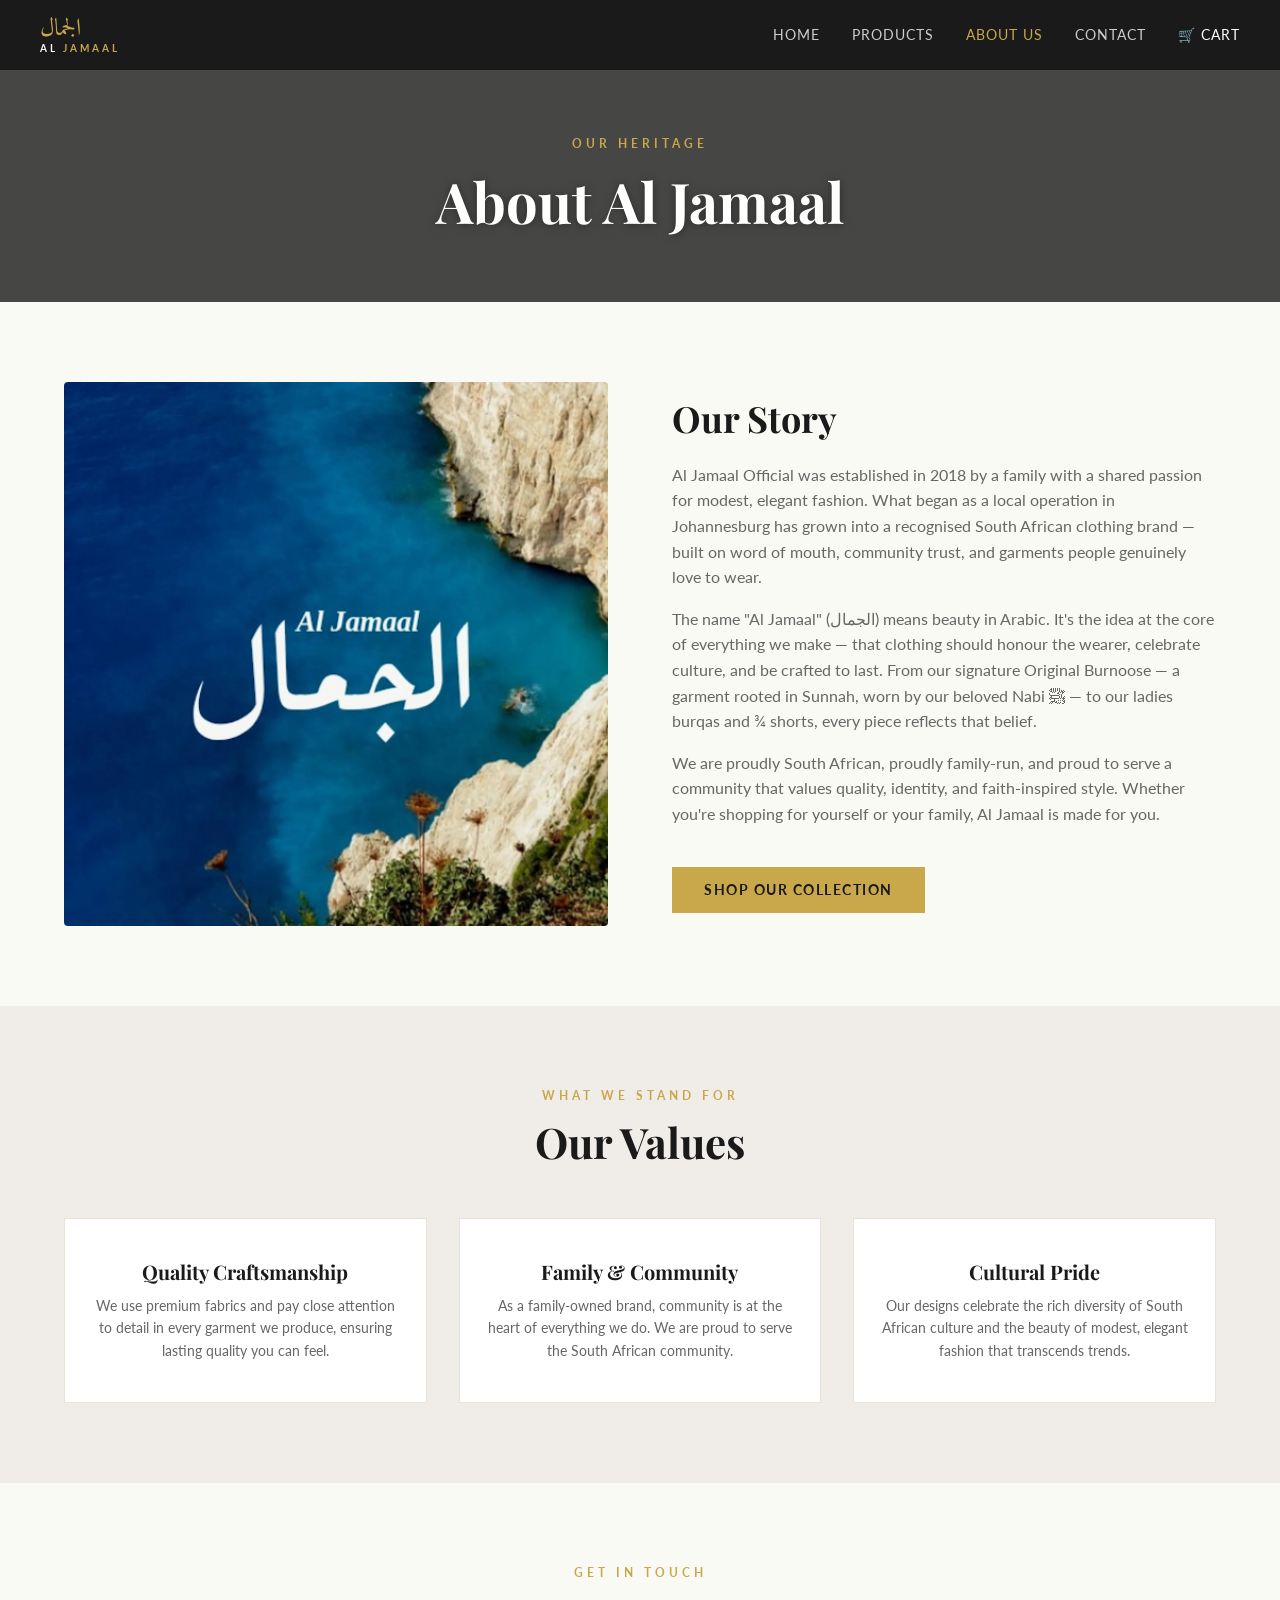
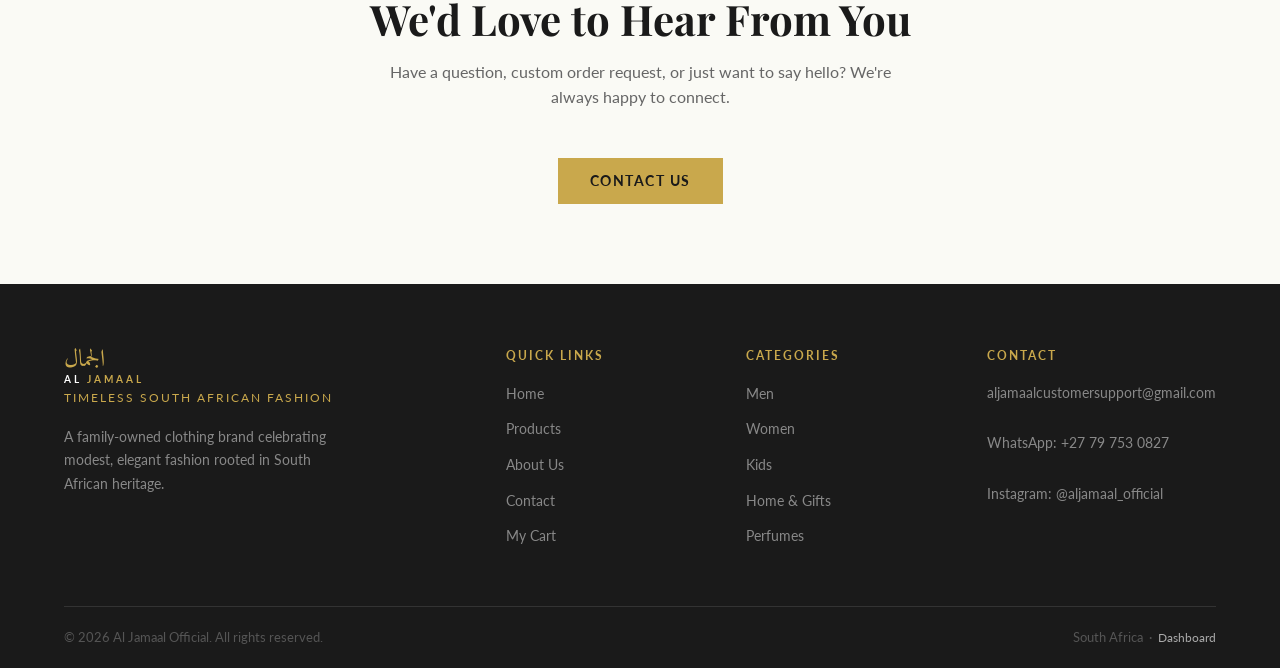
==== about.html @ 0ccd5f1f "Bump JS version params to bust browser cache (products-data v17, script v2)" ====
<!DOCTYPE html>
<html lang="en">

<head>
  <meta charset="UTF-8">
  <script>
    (function() {
      var p = window.location.pathname;
      if (p.indexOf('maintenance.html') !== -1 || p.indexOf('dashboard.html') !== -1) return;
      if (localStorage.getItem('aljamaal_admin_key')) return;
      fetch('https://aljamaal-shipping.syedsarmiento.workers.dev/maintenance-status')
        .then(function(r) { return r.json(); })
        .then(function(d) { if (d.maintenance) window.location.replace('maintenance.html'); })
        .catch(function() {});
    })();
  </script>
  <meta name="viewport" content="width=device-width, initial-scale=1.0">
  <link rel="icon" type="image/png" href="images/BrandIcon.png">
  <title>About Us — Al Jamaal Official</title>
  <meta name="description" content="Learn the story behind Al Jamaal Official, a family-owned South African fashion brand.">
  <link rel="stylesheet" href="css/styles.css?v=2">
  <!-- Google Analytics -->
  <script async src="https://www.googletagmanager.com/gtag/js?id=G-JHS1NC8DF3"></script>
  <script>
    window.dataLayer = window.dataLayer || [];
    function gtag(){dataLayer.push(arguments);}
    gtag('js', new Date());
    gtag('config', 'G-JHS1NC8DF3');
  </script>
</head>

<body>

  <!-- Nav -->
  <nav class="navbar">
    <div class="navbar-inner">
      <a href="index.html" class="navbar-logo">
        <div class="logo-text">
          <div class="logo-arabic">الجمال</div>
          <div class="logo-english">Al <span>Jamaal</span></div>
        </div>
      </a>
      <div class="navbar-links">
        <a href="index.html">Home</a>
        <a href="products.html">Products</a>
        <a href="about.html">About Us</a>
        <a href="contact.html">Contact</a>
        <a href="cart.html" class="cart-link">
          🛒 Cart
          <span class="cart-badge" style="display:none;">0</span>
        </a>
      </div>
      <button class="hamburger" aria-label="Open menu">
        <span></span><span></span><span></span>
      </button>
    </div>
  </nav>

  <!-- Page Hero -->
  <div class="page-hero">
    <span class="label">Our Heritage</span>
    <h1>About Al Jamaal</h1>
  </div>

  <!--  Story Section -->
  <section>
    <div class="container">
      <div class="about-story">

        <div class="about-story-img" style="aspect-ratio:1/1;">
          <img src="images/BrandIcon.png" alt="Al Jamaal Official Brand Icon">
        </div>

        <div class="about-story-text">
          <h2>Our Story</h2>
          <p>
            Al Jamaal Official was established in 2018 by a family with a shared passion for
            modest, elegant fashion. What began as a local operation in Johannesburg has grown
            into a recognised South African clothing brand — built on word of mouth, community
            trust, and garments people genuinely love to wear.
          </p>
          <p>
            The name "Al Jamaal" (الجمال) means beauty in Arabic. It's the idea at the core of
            everything we make — that clothing should honour the wearer, celebrate culture, and
            be crafted to last. From our signature Original Burnoose — a garment rooted in
            Sunnah, worn by our beloved Nabi ﷺ — to our ladies burqas and ¾ shorts,
            every piece reflects that belief.
          </p>
          <p>
            We are proudly South African, proudly family-run, and proud to serve a community
            that values quality, identity, and faith-inspired style. Whether you're shopping
            for yourself or your family, Al Jamaal is made for you.
          </p>
          <a href="products.html" class="btn btn-primary" style="display:inline-block; margin-top:24px;">
            Shop Our Collection
          </a>
        </div>

      </div>
    </div>
  </section>

  <!--  Values Section -->
  <section style="background-color: #F0EDE8;">
    <div class="container">
      <div class="section-header">
        <span class="label">What We Stand For</span>
        <h2>Our Values</h2>
      </div>
      <div class="values-grid">

        <div class="value-card">
          <h3>Quality Craftsmanship</h3>
          <p>
            We use premium fabrics and pay close attention to detail in every garment we produce,
            ensuring lasting quality you can feel.
          </p>
        </div>

        <div class="value-card">
          <h3>Family & Community</h3>
          <p>
            As a family-owned brand, community is at the heart of everything we do.
            We are proud to serve the South African community.
          </p>
        </div>

        <div class="value-card">
          <h3>Cultural Pride</h3>
          <p>
            Our designs celebrate the rich diversity of South African culture and the
            beauty of modest, elegant fashion that transcends trends.
          </p>
        </div>

      </div>
    </div>
  </section>

  <!-- Call To Action -->
  <section style="text-align:center;">
    <div class="container">
      <div class="section-header">
        <span class="label">Get In Touch</span>
        <h2>We'd Love to Hear From You</h2>
        <p>Have a question, custom order request, or just want to say hello? We're always happy to connect.</p>
      </div>
      <a href="contact.html" class="btn btn-primary">Contact Us</a>
    </div>
  </section>

  <!-- Footer -->
  <footer class="footer">
    <div class="container">
      <div class="footer-grid">
        <div class="footer-brand">
          <div class="brand-name">
            <div class="logo-arabic">الجمال</div>
            <div class="logo-english">Al <span>Jamaal</span></div>
          </div>
          <p class="tagline">Timeless South African Fashion</p>
          <p>A family-owned clothing brand celebrating modest, elegant fashion rooted in South African heritage.</p>
        </div>
        <div class="footer-col">
          <h4>Quick Links</h4>
          <ul>
            <li><a href="index.html">Home</a></li>
            <li><a href="products.html">Products</a></li>
            <li><a href="about.html">About Us</a></li>
            <li><a href="contact.html">Contact</a></li>
            <li><a href="cart.html">My Cart</a></li>
          </ul>
        </div>
        <div class="footer-col">
          <h4>Categories</h4>
          <ul>
            <li><a href="products.html?category=Men">Men</a></li>
            <li><a href="products.html?category=Women">Women</a></li>
            <li><a href="products.html?category=Kids">Kids</a></li>
            <li><a href="products.html?category=Home+%26+Gifts">Home &amp; Gifts</a></li>
            <li><a href="products.html?category=Perfumes">Perfumes</a></li>
          </ul>
        </div>
        <div class="footer-col">
          <h4>Contact</h4>
          <address>
            <a href="mailto:aljamaalcustomersupport@gmail.com" style="color:#888;">aljamaalcustomersupport@gmail.com</a><br><br>
            <a href="https://wa.me/27797530827" style="color:#888;">WhatsApp: +27 79 753 0827</a><br><br>
            <a href="https://www.instagram.com/aljamaal_official/" target="_blank" style="color:#888;">Instagram: @aljamaal_official</a>
          </address>
        </div>
      </div>
      <div class="footer-bottom">
        <p>&copy; 2026 Al Jamaal Official. All rights reserved.</p>
        <p>South Africa &nbsp;·&nbsp; <a href="dashboard.html" style="color:#aaa;font-size:12px;text-decoration:none;">Dashboard</a></p>
      </div>
    </div>
  </footer>

  <script src="js/products-data.js?v=17"></script>
  <script src="js/script.js?v=2"></script>

</body>
</html>
---- css/styles.css ----
/* ============================================================
   AL JAMAAL OFFICIAL — Main Stylesheet
   Elegant & Minimal Design
   Colors: Cream (#FAFAF5), Gold (#C9A84C), Dark (#1A1A1A)
   Fonts: Playfair Display (headings), Lato (body)
   ============================================================ */

@import url('https://fonts.googleapis.com/css2?family=Amiri:wght@400;700&family=Playfair+Display:wght@400;600;700&family=Lato:wght@300;400;700&display=swap');

/* ---- Reset & Base ---- */
*, *::before, *::after {
  box-sizing: border-box;
  margin: 0;
  padding: 0;
}

:root {
  --cream:  #FAFAF5;
  --dark:   #1A1A1A;
  --gold:   #C9A84C;
  --gold-light: #E8D48A;
  --border: #E8E2D7;
  --grey:   #666666;
  --white:  #FFFFFF;
  --red:    #C0392B;
}

html {
  scroll-behavior: smooth;
}

body {
  font-family: 'Lato', sans-serif;
  background-color: var(--cream);
  color: var(--dark);
  font-size: 16px;
  line-height: 1.6;
  overflow-x: hidden;
}

h1, h2, h3, h4, h5 {
  font-family: 'Playfair Display', serif;
  line-height: 1.3;
}

a {
  text-decoration: none;
  color: inherit;
}

img {
  max-width: 100%;
  display: block;
}

ul { list-style: none; }

.container {
  max-width: 1200px;
  margin: 0 auto;
  padding: 0 24px;
}

/* ---- Buttons ---- */
.btn {
  display: inline-block;
  padding: 12px 32px;
  border: none;
  cursor: pointer;
  font-family: 'Lato', sans-serif;
  font-size: 14px;
  font-weight: 700;
  letter-spacing: 1.5px;
  text-transform: uppercase;
  transition: all 0.3s ease;
}

.btn-primary {
  background-color: var(--gold);
  color: var(--dark);
}
.btn-primary:hover {
  background-color: var(--dark);
  color: var(--white);
}

.btn-outline {
  background-color: transparent;
  border: 2px solid var(--white);
  color: var(--white);
}
.btn-outline:hover {
  background-color: var(--white);
  color: var(--dark);
}

.btn-dark {
  background-color: var(--dark);
  color: var(--white);
}
.btn-dark:hover {
  background-color: var(--gold);
  color: var(--dark);
}

.btn-secondary {
  background-color: #E8E2D7;
  color: var(--dark);
}
.btn-secondary:hover {
  background-color: #d4cdc0;
  color: var(--dark);
}

.btn-sm {
  padding: 8px 20px;
  font-size: 12px;
}

/* ============================================================
   NAVIGATION
   ============================================================ */
.navbar {
  position: sticky;
  top: 0;
  z-index: 1000;
  background-color: var(--dark);
  padding: 0 24px;
}

.navbar-inner {
  max-width: 1200px;
  margin: 0 auto;
  display: flex;
  align-items: center;
  justify-content: space-between;
  height: 70px;
}

/* Logo */
.navbar-logo {
  display: flex;
  align-items: center;
  gap: 10px;
  color: var(--white);
}
.navbar-logo .logo-text {
  display: flex;
  flex-direction: column;
  align-items: flex-start;
  gap: 2px;
}
.navbar-logo img {
  height: 40px;
  width: auto;
  border-radius: 4px;
}
.logo-arabic {
  font-family: 'Amiri', serif;
  font-size: 24px;
  color: var(--gold);
  line-height: 1;
}
.logo-english {
  font-family: 'Lato', sans-serif;
  font-size: 10px;
  font-weight: 700;
  letter-spacing: 3px;
  text-transform: uppercase;
  color: var(--white);
  line-height: 1;
}
.logo-english span {
  color: var(--gold);
}

/* Nav Links */
.navbar-links {
  display: flex;
  align-items: center;
  gap: 32px;
}
.navbar-links a {
  color: #CCCCCC;
  font-size: 14px;
  font-weight: 400;
  letter-spacing: 1px;
  text-transform: uppercase;
  transition: color 0.2s;
}
.navbar-links a:hover,
.navbar-links a.active {
  color: var(--gold);
}

/* Cart icon */
.cart-link {
  position: relative;
  color: var(--white) !important;
}

/* Mobile-only cart icon in navbar */
.mobile-cart-link {
  display: none;
  position: relative;
  color: var(--white);
  font-size: 18px;
  text-decoration: none;
}
.cart-badge {
  position: absolute;
  top: -8px;
  right: -10px;
  background-color: var(--gold);
  color: var(--dark);
  font-size: 11px;
  font-weight: 700;
  width: 18px;
  height: 18px;
  border-radius: 50%;
  display: flex;
  align-items: center;
  justify-content: center;
  line-height: 1;
}

/* Hamburger (mobile) */
.hamburger {
  display: none;
  flex-direction: column;
  gap: 5px;
  cursor: pointer;
  background: none;
  border: none;
  padding: 4px;
}
.hamburger span {
  display: block;
  width: 25px;
  height: 2px;
  background-color: var(--white);
  transition: all 0.3s ease;
}
.hamburger.open span:nth-child(1) { transform: translateY(7px) rotate(45deg); }
.hamburger.open span:nth-child(2) { opacity: 0; }
.hamburger.open span:nth-child(3) { transform: translateY(-7px) rotate(-45deg); }

/* ============================================================
   HERO SECTION
   ============================================================ */
.hero {
  background: linear-gradient(rgba(0,0,0,0.72), rgba(0,0,0,0.72)), url('../images/header%20backgroud.jpg') center/cover no-repeat;
  color: #FFFFFF;
  min-height: 85vh;
  display: flex;
  align-items: center;
  position: relative;
  overflow: hidden;
}

.hero-content {
  position: relative;
  z-index: 1;
  max-width: 650px;
}

.hero-subtitle {
  font-size: 13px;
  letter-spacing: 4px;
  text-transform: uppercase;
  color: var(--gold);
  margin-bottom: 16px;
  font-weight: 700;
}

.hero h1 {
  font-size: clamp(42px, 6vw, 72px);
  font-weight: 700;
  margin-bottom: 20px;
  line-height: 1.1;
  color: #FFFFFF;
  text-shadow: 0 1px 8px rgba(0,0,0,0.4);
}

.hero h1 span {
  color: var(--gold);
}

.hero-desc {
  font-size: 18px;
  color: #F0F0F0;
  margin-bottom: 40px;
  max-width: 480px;
  font-weight: 300;
}

.hero-buttons {
  display: flex;
  gap: 16px;
  flex-wrap: wrap;
}

/* ============================================================
   SECTION HEADERS
   ============================================================ */
.section-header {
  text-align: center;
  margin-bottom: 48px;
}
.section-header .label {
  display: block;
  font-size: 12px;
  letter-spacing: 4px;
  text-transform: uppercase;
  color: var(--gold);
  font-weight: 700;
  margin-bottom: 10px;
}
.section-header h2 {
  font-size: clamp(28px, 4vw, 42px);
  color: var(--dark);
}
.section-header p {
  color: var(--grey);
  margin-top: 12px;
  font-size: 16px;
  max-width: 520px;
  margin-left: auto;
  margin-right: auto;
}

section {
  padding: 80px 0;
}

/* ============================================================
   PRODUCT CARDS
   ============================================================ */
.products-grid {
  display: grid;
  grid-template-columns: repeat(4, 1fr);
  gap: 24px;
}

.product-card {
  background: var(--white);
  border: 1px solid var(--border);
  border-radius: 4px;
  overflow: hidden;
  transition: transform 0.3s ease, box-shadow 0.3s ease;
}
.product-card:hover {
  transform: translateY(-4px);
  box-shadow: 0 12px 32px rgba(0,0,0,0.1);
}

.product-card-img {
  position: relative;
  overflow: hidden;
  aspect-ratio: 3/4;
  background-color: #F0EDE8;
  display: flex;
  align-items: center;
  justify-content: center;
}
.product-card-img img {
  width: 100%;
  height: 100%;
  object-fit: cover;
  transition: transform 0.4s ease;
}
.product-card:hover .product-card-img img {
  transform: scale(1.04);
}

.product-card-badge {
  position: absolute;
  top: 12px;
  left: 12px;
  background: var(--gold);
  color: var(--dark);
  font-size: 11px;
  font-weight: 700;
  letter-spacing: 1px;
  text-transform: uppercase;
  padding: 4px 10px;
  z-index: 2;
}

.product-card-info {
  padding: 16px;
}
.product-card-info h3 {
  font-family: 'Playfair Display', serif;
  font-size: 16px;
  margin-bottom: 4px;
}
.product-card-info .category {
  font-size: 12px;
  color: var(--grey);
  text-transform: uppercase;
  letter-spacing: 1px;
  margin-bottom: 10px;
}
.product-card-info .price {
  font-size: 18px;
  font-weight: 700;
  color: var(--dark);
  margin-bottom: 14px;
}

.add-to-cart-btn {
  width: 100%;
  padding: 10px;
  background-color: var(--dark);
  color: var(--white);
  border: none;
  cursor: pointer;
  font-family: 'Lato', sans-serif;
  font-size: 12px;
  font-weight: 700;
  letter-spacing: 1.5px;
  text-transform: uppercase;
  transition: background-color 0.3s;
}
.add-to-cart-btn:hover {
  background-color: var(--gold);
  color: var(--dark);
}

/* ============================================================
   ABOUT TEASER (Home page)
   ============================================================ */
.about-teaser {
  background-color: var(--dark);
  color: var(--white);
}
.about-teaser-inner {
  display: grid;
  grid-template-columns: 1fr 1fr;
  gap: 64px;
  align-items: center;
}
.about-teaser-img {
  aspect-ratio: 1;
  background-color: #2C2C2C;
  border-radius: 4px;
  overflow: hidden;
  display: flex;
  align-items: center;
  justify-content: center;
}
.about-teaser-img img {
  width: 100%;
  height: 100%;
  object-fit: cover;
  opacity: 0.85;
}
.about-teaser-text .label {
  display: block;
  font-size: 12px;
  letter-spacing: 4px;
  text-transform: uppercase;
  color: var(--gold);
  font-weight: 700;
  margin-bottom: 14px;
}
.about-teaser-text h2 {
  font-size: clamp(28px, 3vw, 40px);
  margin-bottom: 20px;
}
.about-teaser-text p {
  color: #AAAAAA;
  margin-bottom: 16px;
  font-weight: 300;
  font-size: 16px;
}

/* ============================================================
   INSTAGRAM SECTION
   ============================================================ */
.instagram-section {
  background-color: var(--cream);
  text-align: center;
}
.instagram-section .ig-handle {
  font-size: 20px;
  color: var(--gold);
  font-family: 'Playfair Display', serif;
  margin-bottom: 28px;
}

/* ============================================================
   CATEGORY FILTER (Products page)
   ============================================================ */
.filter-bar {
  display: flex;
  justify-content: center;
  gap: 12px;
  margin-bottom: 40px;
  flex-wrap: wrap;
}
.filter-btn {
  padding: 8px 24px;
  border: 1px solid var(--border);
  background: var(--white);
  color: var(--grey);
  cursor: pointer;
  font-family: 'Lato', sans-serif;
  font-size: 13px;
  font-weight: 700;
  letter-spacing: 1px;
  text-transform: uppercase;
  transition: all 0.2s;
}
.filter-btn:hover,
.filter-btn.active {
  background-color: var(--dark);
  color: var(--white);
  border-color: var(--dark);
}

/* ============================================================
   PAGE HERO (inner pages)
   ============================================================ */
.page-hero {
  background: linear-gradient(rgba(0,0,0,0.72), rgba(0,0,0,0.72)), url('../images/header%20backgroud.jpg') center/cover no-repeat;
  color: #FFFFFF;
  padding: 64px 24px;
  text-align: center;
}
.page-hero .label {
  display: block;
  font-size: 12px;
  letter-spacing: 4px;
  text-transform: uppercase;
  color: var(--gold);
  font-weight: 700;
  margin-bottom: 12px;
}
.page-hero h1 {
  font-size: clamp(32px, 5vw, 56px);
  color: #FFFFFF;
  text-shadow: 0 1px 8px rgba(0,0,0,0.4);
}

/* ============================================================
   ABOUT PAGE
   ============================================================ */
.about-story {
  display: grid;
  grid-template-columns: 1fr 1fr;
  gap: 64px;
  align-items: center;
}
.about-story-img {
  aspect-ratio: 4/5;
  background-color: #E8E2D7;
  border-radius: 4px;
  overflow: hidden;
  display: flex;
  align-items: center;
  justify-content: center;
}
.about-story-img img {
  width: 100%;
  height: 100%;
  object-fit: cover;
}
.about-story-text h2 {
  font-size: clamp(26px, 3vw, 36px);
  margin-bottom: 20px;
}
.about-story-text p {
  color: var(--grey);
  margin-bottom: 16px;
}

.values-grid {
  display: grid;
  grid-template-columns: repeat(3, 1fr);
  gap: 32px;
  margin-top: 40px;
}
.value-card {
  text-align: center;
  padding: 40px 24px;
  border: 1px solid var(--border);
  background: var(--white);
}
.value-card .icon {
  font-size: 36px;
  margin-bottom: 16px;
}
.value-card h3 {
  font-size: 20px;
  margin-bottom: 10px;
}
.value-card p {
  color: var(--grey);
  font-size: 14px;
}

/* ============================================================
   CONTACT PAGE
   ============================================================ */
.contact-grid {
  display: grid;
  grid-template-columns: 1fr 1fr;
  gap: 64px;
}
.contact-info h3 {
  font-size: 22px;
  margin-bottom: 16px;
}
.contact-info p {
  color: var(--grey);
  margin-bottom: 24px;
}
.contact-item {
  display: flex;
  align-items: flex-start;
  gap: 14px;
  margin-bottom: 20px;
}
.contact-item .contact-icon {
  font-size: 20px;
  min-width: 28px;
  margin-top: 2px;
}
.contact-item p {
  margin: 0;
  font-size: 15px;
}

.whatsapp-btn {
  display: inline-flex;
  align-items: center;
  gap: 10px;
  background-color: #25D366;
  color: var(--white);
  padding: 14px 28px;
  border-radius: 4px;
  font-weight: 700;
  font-size: 15px;
  transition: background-color 0.2s;
  margin-top: 8px;
}
.whatsapp-btn:hover {
  background-color: #1EBE57;
}

/* Contact Form */
.contact-form h3 {
  font-size: 22px;
  margin-bottom: 24px;
}
.form-group {
  margin-bottom: 20px;
}
.form-group label {
  display: block;
  font-size: 13px;
  font-weight: 700;
  letter-spacing: 1px;
  text-transform: uppercase;
  color: var(--dark);
  margin-bottom: 8px;
}
.form-group input,
.form-group textarea,
.form-group select {
  width: 100%;
  padding: 12px 16px;
  border: 1px solid var(--border);
  background-color: var(--white);
  font-family: 'Lato', sans-serif;
  font-size: 15px;
  color: var(--dark);
  transition: border-color 0.2s;
  outline: none;
  border-radius: 2px;
}
.form-group input:focus,
.form-group textarea:focus,
.form-group select:focus {
  border-color: var(--gold);
}
.form-group textarea {
  resize: vertical;
  min-height: 120px;
}

/* ============================================================
   CART PAGE
   ============================================================ */
.cart-layout {
  display: grid;
  grid-template-columns: 1fr 320px;
  gap: 40px;
  align-items: start;
}

.cart-table {
  width: 100%;
  border-collapse: collapse;
}
.cart-table th {
  text-align: left;
  padding: 12px 16px;
  font-size: 12px;
  letter-spacing: 1.5px;
  text-transform: uppercase;
  color: var(--grey);
  border-bottom: 1px solid var(--border);
}
.cart-table td {
  padding: 20px 16px;
  border-bottom: 1px solid var(--border);
  vertical-align: middle;
}

.cart-item-info {
  display: flex;
  align-items: center;
  gap: 16px;
}
.cart-item-img {
  width: 70px;
  height: 85px;
  object-fit: cover;
  background-color: #F0EDE8;
  border-radius: 2px;
  flex-shrink: 0;
}
.cart-item-name {
  font-family: 'Playfair Display', serif;
  font-size: 15px;
}
.cart-item-cat {
  font-size: 12px;
  color: var(--grey);
  text-transform: uppercase;
  letter-spacing: 1px;
}

.qty-control {
  display: flex;
  align-items: center;
  border: 1px solid var(--border);
  width: fit-content;
}
.qty-control button {
  width: 32px;
  height: 32px;
  background: none;
  border: none;
  cursor: pointer;
  font-size: 16px;
  color: var(--dark);
  transition: background-color 0.2s;
}
.qty-control button:hover { background-color: #F0EDE8; }
.qty-control span {
  width: 40px;
  text-align: center;
  font-size: 15px;
  font-weight: 700;
}

.remove-btn {
  background: none;
  border: 1px solid var(--border);
  border-radius: 4px;
  cursor: pointer;
  color: var(--grey);
  font-size: 16px;
  width: 34px;
  height: 34px;
  display: flex;
  align-items: center;
  justify-content: center;
  transition: color 0.2s, border-color 0.2s;
}
.remove-btn:hover { color: var(--red); border-color: var(--red); }

/* Cart Summary box */
.cart-summary {
  background: var(--white);
  border: 1px solid var(--border);
  padding: 28px;
}
.cart-summary h3 {
  font-size: 20px;
  margin-bottom: 20px;
  padding-bottom: 16px;
  border-bottom: 1px solid var(--border);
}
.summary-row {
  display: flex;
  justify-content: space-between;
  margin-bottom: 12px;
  font-size: 15px;
}
.summary-row.total {
  font-weight: 700;
  font-size: 18px;
  padding-top: 16px;
  border-top: 1px solid var(--border);
  margin-top: 16px;
}
.cart-summary .btn {
  width: 100%;
  text-align: center;
  margin-top: 20px;
  display: block;
}

.empty-cart {
  text-align: center;
  padding: 80px 0;
  grid-column: 1 / -1;
}
.empty-cart h2 {
  font-size: 28px;
  margin-bottom: 12px;
}
.empty-cart p {
  color: var(--grey);
  margin-bottom: 28px;
}

/* ============================================================
   CHECKOUT PAGE
   ============================================================ */
.checkout-layout {
  display: grid;
  grid-template-columns: 1fr 380px;
  gap: 48px;
  align-items: start;
}
.checkout-form-section h2 {
  font-size: 26px;
  margin-bottom: 28px;
  padding-bottom: 16px;
  border-bottom: 1px solid var(--border);
}
.form-row {
  display: grid;
  grid-template-columns: 1fr 1fr;
  gap: 16px;
}

.order-summary-box {
  background: var(--white);
  border: 1px solid var(--border);
  padding: 28px;
  position: sticky;
  top: 90px;
}
.order-summary-box h3 {
  font-size: 20px;
  margin-bottom: 20px;
  padding-bottom: 16px;
  border-bottom: 1px solid var(--border);
}
.order-item {
  display: flex;
  justify-content: space-between;
  gap: 12px;
  margin-bottom: 12px;
  font-size: 14px;
}
.order-item-name {
  flex: 1;
  color: var(--grey);
}

.payfast-section {
  margin-top: 24px;
  padding-top: 24px;
  border-top: 1px solid var(--border);
  text-align: center;
}
.payfast-section p {
  font-size: 12px;
  color: var(--grey);
  margin-bottom: 16px;
}
.payfast-logos {
  display: flex;
  justify-content: center;
  gap: 8px;
  flex-wrap: wrap;
  margin-bottom: 12px;
  font-size: 11px;
  color: var(--grey);
  letter-spacing: 1px;
}

/* ============================================================
   FOOTER
   ============================================================ */
.footer {
  background-color: var(--dark);
  color: var(--white);
  padding: 64px 0 0;
}

.footer-grid {
  display: grid;
  grid-template-columns: 2fr 1fr 1fr 1fr;
  gap: 40px;
  padding-bottom: 48px;
  border-bottom: 1px solid #333333;
}

.footer-brand .brand-name {
  display: flex;
  flex-direction: column;
  align-items: flex-start;
  gap: 2px;
  margin-bottom: 4px;
}
.footer-brand .tagline {
  font-size: 12px;
  color: var(--gold);
  letter-spacing: 2px;
  text-transform: uppercase;
  margin-bottom: 16px;
}
.footer-brand p {
  color: #888888;
  font-size: 14px;
  max-width: 280px;
  line-height: 1.7;
}

.footer-col h4 {
  font-family: 'Lato', sans-serif;
  font-size: 12px;
  letter-spacing: 2px;
  text-transform: uppercase;
  color: var(--gold);
  margin-bottom: 16px;
}
.footer-col ul li {
  margin-bottom: 10px;
}
.footer-col ul li a {
  color: #888888;
  font-size: 14px;
  transition: color 0.2s;
}
.footer-col ul li a:hover {
  color: var(--white);
}
.footer-col address {
  font-style: normal;
  color: #888888;
  font-size: 14px;
  line-height: 1.8;
}

.social-links {
  display: flex;
  gap: 12px;
  margin-top: 16px;
}
.social-links a {
  width: 36px;
  height: 36px;
  border: 1px solid #333333;
  display: flex;
  align-items: center;
  justify-content: center;
  color: #888888;
  font-size: 16px;
  transition: all 0.2s;
  text-decoration: none;
}
.social-links a:hover {
  border-color: var(--gold);
  color: var(--gold);
}

.footer-bottom {
  padding: 20px 0;
  display: flex;
  justify-content: space-between;
  align-items: center;
  font-size: 13px;
  color: #555555;
}

/* ============================================================
   UTILITY
   ============================================================ */
.text-center { text-align: center; }
.mt-16 { margin-top: 16px; }
.mt-24 { margin-top: 24px; }
.mt-40 { margin-top: 40px; }

/* Toast notification */
.toast {
  position: fixed;
  bottom: 30px;
  right: 30px;
  background-color: var(--dark);
  color: var(--white);
  padding: 14px 24px;
  border-left: 4px solid var(--gold);
  font-size: 14px;
  font-weight: 700;
  z-index: 9999;
  transform: translateX(120%);
  transition: transform 0.4s ease;
  border-radius: 2px;
  max-width: 280px;
}
.toast.show {
  transform: translateX(0);
}

/* Placeholder image box */
.img-placeholder {
  width: 100%;
  height: 100%;
  display: flex;
  align-items: center;
  justify-content: center;
  background: linear-gradient(135deg, #E8E2D7, #D4C9B8);
  color: var(--grey);
  font-size: 13px;
  letter-spacing: 1px;
  text-transform: uppercase;
  text-align: center;
  padding: 16px;
}

/* ============================================================
   BREADCRUMB
   ============================================================ */
.breadcrumb-bar {
  background-color: var(--white);
  border-bottom: 1px solid var(--border);
  padding: 12px 0;
}
.breadcrumb {
  display: flex;
  align-items: center;
  gap: 8px;
  font-size: 13px;
  color: var(--grey);
}
.breadcrumb a {
  color: var(--grey);
  transition: color 0.2s;
}
.breadcrumb a:hover { color: var(--gold); }
.breadcrumb span { color: var(--grey); }

/* ============================================================
   PRODUCT DETAIL PAGE
   ============================================================ */
.product-detail {
  display: grid;
  grid-template-columns: 1fr 1fr;
  gap: 64px;
  align-items: start;
}

/* ── Card Slider (products grid) ──────────────────────── */
.card-slider {
  position: absolute;
  top: 0;
  left: 0;
  width: 100%;
  height: 100%;
  overflow: hidden;
}
.card-slider .slide {
  display: none;
  position: absolute;
  top: 0;
  left: 0;
  width: 100%;
  height: 100%;
}
.card-slider .slide.active {
  display: block;
}
.card-slider-btn {
  position: absolute;
  top: 50%;
  transform: translateY(-50%);
  background: rgba(255,255,255,0.85);
  border: none;
  width: 32px;
  height: 32px;
  border-radius: 50%;
  font-size: 20px;
  cursor: pointer;
  z-index: 2;
  display: flex;
  align-items: center;
  justify-content: center;
  color: var(--dark);
  opacity: 0;
  transition: opacity 0.2s;
}
.product-card-img:hover .card-slider-btn { opacity: 1; }
.card-slider-prev { left: 8px; }
.card-slider-next { right: 8px; }

.product-detail-img {
  position: relative;
  aspect-ratio: 3/4;
  background-color: #F0EDE8;
  border-radius: 4px;
  overflow: hidden;
}

/* ── Image Slider ─────────────────────────────────────── */
.img-slider {
  position: relative;
  width: 100%;
  height: 100%;
  overflow: hidden;
}
.img-slider .slide {
  position: absolute;
  top: 0;
  left: 0;
  width: 100%;
  height: 100%;
  opacity: 0;
  pointer-events: none;
  transition: opacity 0.4s ease;
}
.img-slider .slide.active {
  opacity: 1;
  pointer-events: auto;
}
.slider-btn {
  position: absolute;
  top: 50%;
  transform: translateY(-50%);
  background: rgba(255,255,255,0.85);
  border: none;
  width: 40px;
  height: 40px;
  border-radius: 50%;
  font-size: 22px;
  cursor: pointer;
  z-index: 2;
  display: flex;
  align-items: center;
  justify-content: center;
  color: var(--dark);
  transition: background 0.2s;
}
.slider-btn:hover { background: #fff; }
.slider-prev { left: 12px; }
.slider-next { right: 12px; }
.slider-dots {
  position: absolute;
  bottom: 12px;
  left: 50%;
  transform: translateX(-50%);
  display: flex;
  gap: 6px;
}
.dot {
  width: 8px;
  height: 8px;
  border-radius: 50%;
  background: rgba(255,255,255,0.6);
  cursor: pointer;
  transition: background 0.2s;
}
.dot.active { background: #fff; }

.product-detail-badge {
  position: absolute;
  top: 16px;
  left: 16px;
  background: var(--gold);
  color: var(--dark);
  font-size: 12px;
  font-weight: 700;
  letter-spacing: 1px;
  text-transform: uppercase;
  padding: 5px 12px;
  z-index: 1;
}

.product-detail-info {
  padding-top: 8px;
}

.product-detail-category {
  font-size: 12px;
  letter-spacing: 3px;
  text-transform: uppercase;
  color: var(--gold);
  font-weight: 700;
  margin-bottom: 12px;
}

.product-detail-name {
  font-size: clamp(28px, 4vw, 42px);
  margin-bottom: 16px;
  line-height: 1.2;
}

.product-detail-price {
  font-size: 28px;
  font-weight: 700;
  color: var(--dark);
  margin-bottom: 20px;
}

.product-detail-desc {
  font-size: 16px;
  color: var(--grey);
  line-height: 1.8;
  margin-bottom: 32px;
  padding-bottom: 32px;
  border-bottom: 1px solid var(--border);
}

.product-detail-qty {
  margin-bottom: 24px;
}
.product-detail-qty label {
  display: block;
  font-size: 13px;
  font-weight: 700;
  letter-spacing: 1px;
  text-transform: uppercase;
  margin-bottom: 10px;
}

.product-detail-actions {
  display: flex;
  gap: 12px;
  margin-bottom: 32px;
}

.product-detail-meta {
  padding-top: 24px;
  border-top: 1px solid var(--border);
}
.product-detail-meta p {
  font-size: 14px;
  color: var(--grey);
  margin-bottom: 8px;
}
.product-detail-meta strong {
  color: var(--dark);
}

/* ── Size Button Selector (dual: Length + Chest) ─────────── */
.size-btn {
  padding: 8px 14px;
  border: 1px solid #E8E2D7;
  background: #fff;
  cursor: pointer;
  font-size: 13px;
  font-family: inherit;
  color: var(--dark);
  transition: border-color 0.15s, background 0.15s, color 0.15s;
}
.size-btn:hover {
  border-color: #8B7355;
  color: #8B7355;
}
.size-btn.active {
  background: #8B7355;
  border-color: #8B7355;
  color: #fff;
}
.size-btn.unavailable {
  opacity: 0.35;
  cursor: not-allowed;
}

/* ============================================================
   RESPONSIVE — TABLET (max 1024px)
   ============================================================ */
@media (max-width: 1024px) {
  .products-grid {
    grid-template-columns: repeat(2, 1fr);
  }
  .footer-grid {
    grid-template-columns: 1fr 1fr;
    gap: 32px;
  }
  .about-teaser-inner,
  .about-story {
    grid-template-columns: 1fr;
    gap: 40px;
  }
  .about-teaser-img,
  .about-story-img {
    aspect-ratio: 16/7;
  }
  .cart-layout,
  .checkout-layout,
  .product-detail {
    grid-template-columns: 1fr;
  }
  .order-summary-box {
    position: static;
  }
  .values-grid {
    grid-template-columns: 1fr 1fr;
  }
  .contact-grid {
    grid-template-columns: 1fr;
    gap: 40px;
  }
}

/* ============================================================
   RESPONSIVE — MOBILE (max 768px)
   ============================================================ */
@media (max-width: 768px) {
  /* Nav */
  .hamburger { display: flex; }
  .navbar-links {
    display: none;
    position: absolute;
    top: 70px;
    left: 0;
    right: 0;
    background-color: var(--dark);
    flex-direction: column;
    align-items: flex-start;
    gap: 0;
    padding: 16px 24px;
    border-top: 1px solid #333333;
  }
  .navbar-links.open { display: flex; }
  .navbar-links a {
    padding: 12px 0;
    width: 100%;
    border-bottom: 1px solid #333333;
  }
  .navbar-links a:last-child { border-bottom: none; }
  /* Fix badge position inside mobile dropdown */
  .cart-link { display: flex; align-items: center; gap: 8px; }
  .cart-link .cart-badge { position: relative; top: auto; right: auto; }
  /* Show mobile cart icon — pushed to the right next to hamburger */
  .mobile-cart-link { display: flex; align-items: center; margin-left: auto; margin-right: 16px; }

  /* Hero */
  .hero {
    min-height: 70vh;
    padding: 60px 0;
  }
  .hero-buttons { flex-direction: column; align-items: flex-start; }

  /* Products */
  .products-grid {
    grid-template-columns: 1fr 1fr;
    gap: 16px;
  }

  section { padding: 56px 0; }

  /* About */
  .values-grid { grid-template-columns: 1fr; }

  /* Footer */
  .footer-grid { grid-template-columns: 1fr; }
  .footer-bottom { flex-direction: column; gap: 8px; text-align: center; }

  /* Cart/Checkout */
  .form-row { grid-template-columns: 1fr; }

  /* Cart — card layout on mobile (table → stacked cards) */
  .cart-table thead { display: none; }
  .cart-table,
  .cart-table tbody,
  .cart-table tr,
  .cart-table td { display: block; width: 100%; box-sizing: border-box; }
  .cart-table tr {
    border: 1px solid var(--border);
    border-radius: 4px;
    margin-bottom: 16px;
    padding: 4px 0;
  }
  .cart-table td {
    display: flex;
    justify-content: space-between;
    align-items: center;
    padding: 10px 14px;
    border-bottom: none;
  }
  .cart-table td:first-child {
    padding-bottom: 12px;
    border-bottom: 1px solid var(--border);
  }
  .cart-table td:not(:first-child)::before {
    font-size: 11px;
    text-transform: uppercase;
    letter-spacing: 1px;
    color: var(--grey);
    font-weight: 600;
    flex-shrink: 0;
  }
  .cart-table td:nth-child(2)::before { content: "Price"; }
  .cart-table td:nth-child(3)::before { content: "Qty"; }
  .cart-table td:nth-child(4)::before { content: "Total"; }
  .cart-table td:nth-child(5) { justify-content: flex-end; padding-top: 6px; }

  .cart-item-info { gap: 10px; }
  .cart-item-info img,
  .cart-item-img { width: 60px !important; min-width: 60px !important; height: 72px !important; }
  .qty-control button { width: 28px; height: 28px; font-size: 14px; }
  .qty-control span { min-width: 24px; font-size: 14px; }
}

@media (max-width: 480px) {
  .products-grid { grid-template-columns: 1fr; }
  .hero h1 { font-size: 36px; }
}

/* ============================================================
   SLIDERS — MOBILE / TOUCH
   ============================================================ */
@media (hover: none), (max-width: 768px) {
  /* Always show card slider nav buttons on touch devices */
  .card-slider-btn {
    opacity: 1;
    width: 36px;
    height: 36px;
  }
  /* Larger tap targets for detail slider buttons */
  .slider-btn {
    width: 44px;
    height: 44px;
  }
  /* Larger dots for touch */
  .dot {
    width: 10px;
    height: 10px;
  }
}

/* ============================================================
   STT BTN — scroll-to-top btn (fixed, bottom-right)
   Injected via script.js, visible after scrolling 300px
   ============================================================ */
#stt-btn {
  position: fixed;
  bottom: 40px;
  right: 24px;
  z-index: 999;
  width: 52px;
  height: 52px;
  border-radius: 50%;
  background-color: var(--dark);
  color: var(--white);
  border: none;
  cursor: pointer;
  font-size: 22px;
  display: flex;
  align-items: center;
  justify-content: center;
  opacity: 0;
  visibility: hidden;
  transition: opacity 0.3s ease, visibility 0.3s ease, background-color 0.3s ease;
}

#stt-btn.visible {
  opacity: 1;
  visibility: visible;
}

#stt-btn:hover {
  background-color: var(--gold);
  color: var(--dark);
}

/* ============================================================
   SHIPPING OPTIONS — checkout page
   ============================================================ */
.shipping-option {
  display: flex;
  justify-content: space-between;
  align-items: center;
  padding: 14px 16px;
  border: 1px solid #E8E2D7;
  border-radius: 8px;
  margin-bottom: 10px;
  cursor: pointer;
  transition: border-color 0.2s ease, background-color 0.2s ease;
}
.shipping-option:hover {
  border-color: var(--gold);
  background-color: #FAFAF8;
}
.shipping-option.selected {
  border-color: var(--gold);
  background-color: #FFF8E7;
}
.shipping-option-info {
  display: flex;
  flex-direction: column;
  gap: 3px;
}
.shipping-option-info strong {
  font-size: 15px;
  color: var(--dark);
}
.shipping-option-info span {
  font-size: 12px;
  color: #888;
}
.shipping-option-price {
  font-weight: 700;
  font-size: 15px;
  color: var(--dark);
  white-space: nowrap;
}

/* ============================================================
   CUSTOMER REVIEWS SECTION
   ============================================================ */

.reviews-section {
  padding: 80px 0;
  background-color: var(--white);
}

/* Grid: 3 columns on desktop, 1 on mobile */
.reviews-grid {
  display: grid;
  grid-template-columns: repeat(3, 1fr);
  gap: 28px;
  margin-top: 48px;
}

/* Each card */
.review-card {
  background-color: var(--cream);
  border: 1px solid var(--border);
  border-radius: 8px;
  display: flex;
  flex-direction: column;
}

/* Text area — fills the whole card */
.review-body {
  padding: 32px 28px;
  display: flex;
  flex-direction: column;
  gap: 16px;
  flex: 1;
}

/* Gold stars (only shown on Tasneem's card) */
.review-stars {
  color: var(--gold);
  font-size: 20px;
  letter-spacing: 3px;
}

/* The review quote */
.review-text {
  font-size: 16px;
  color: var(--grey);
  line-height: 1.8;
  font-style: italic;
  flex: 1;
}

/* Customer name at the bottom */
.review-name {
  font-size: 14px;
  font-weight: 700;
  color: var(--dark);
  margin-top: auto;
}

/* Product label */
.review-product {
  font-size: 12px;
  color: var(--gold);
  font-weight: 700;
  text-transform: uppercase;
  letter-spacing: 1px;
}

/* Mobile: stack cards into 1 column */
@media (max-width: 768px) {
  .reviews-grid {
    grid-template-columns: 1fr;
  }
}
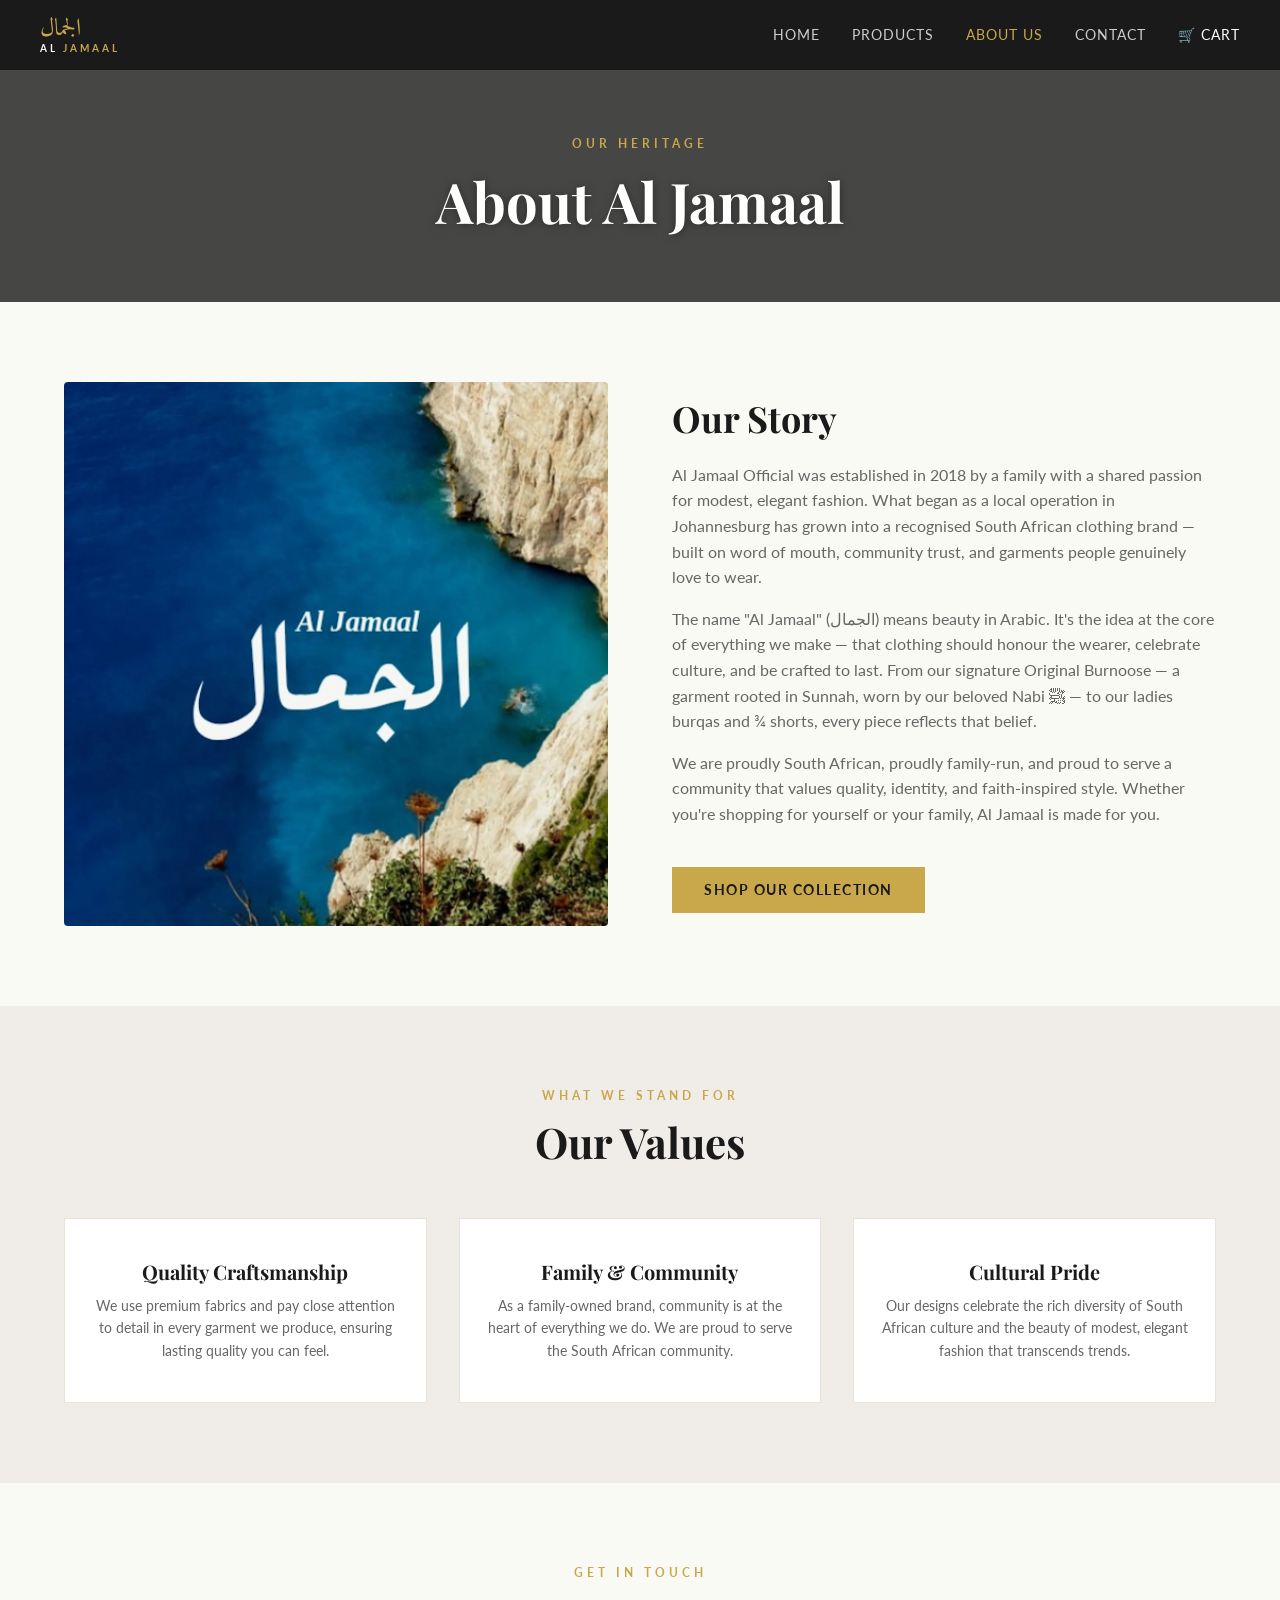
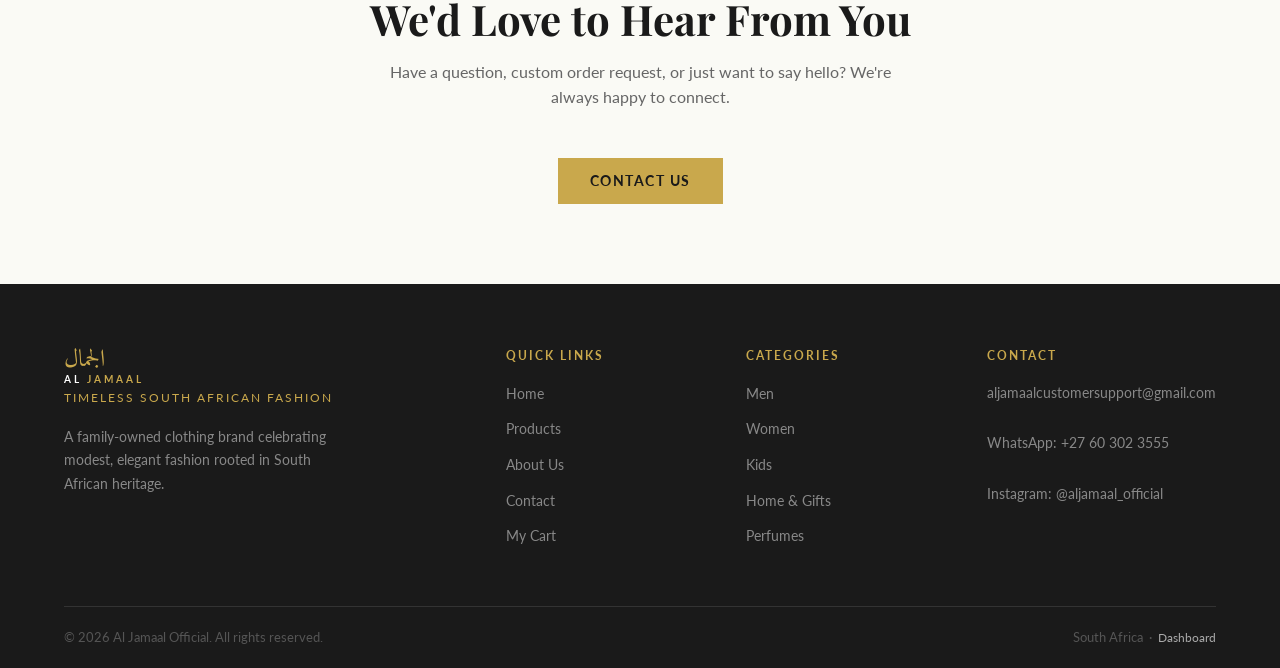
==== commit 6032535a: "Update WhatsApp number to business number +27 60 302 3555" ====
--- a/about.html
+++ b/about.html
@@ -185,7 +185,7 @@
           <h4>Contact</h4>
           <address>
             <a href="mailto:aljamaalcustomersupport@gmail.com" style="color:#888;">aljamaalcustomersupport@gmail.com</a><br><br>
-            <a href="https://wa.me/27797530827" style="color:#888;">WhatsApp: +27 79 753 0827</a><br><br>
+            <a href="https://wa.me/27603023555" style="color:#888;">WhatsApp: +27 60 302 3555</a><br><br>
             <a href="https://www.instagram.com/aljamaal_official/" target="_blank" style="color:#888;">Instagram: @aljamaal_official</a>
           </address>
         </div>
@@ -197,7 +197,6 @@
     </div>
   </footer>
 
-  <script src="js/products-data.js?v=17"></script>
   <script src="js/script.js?v=2"></script>
 
 </body>
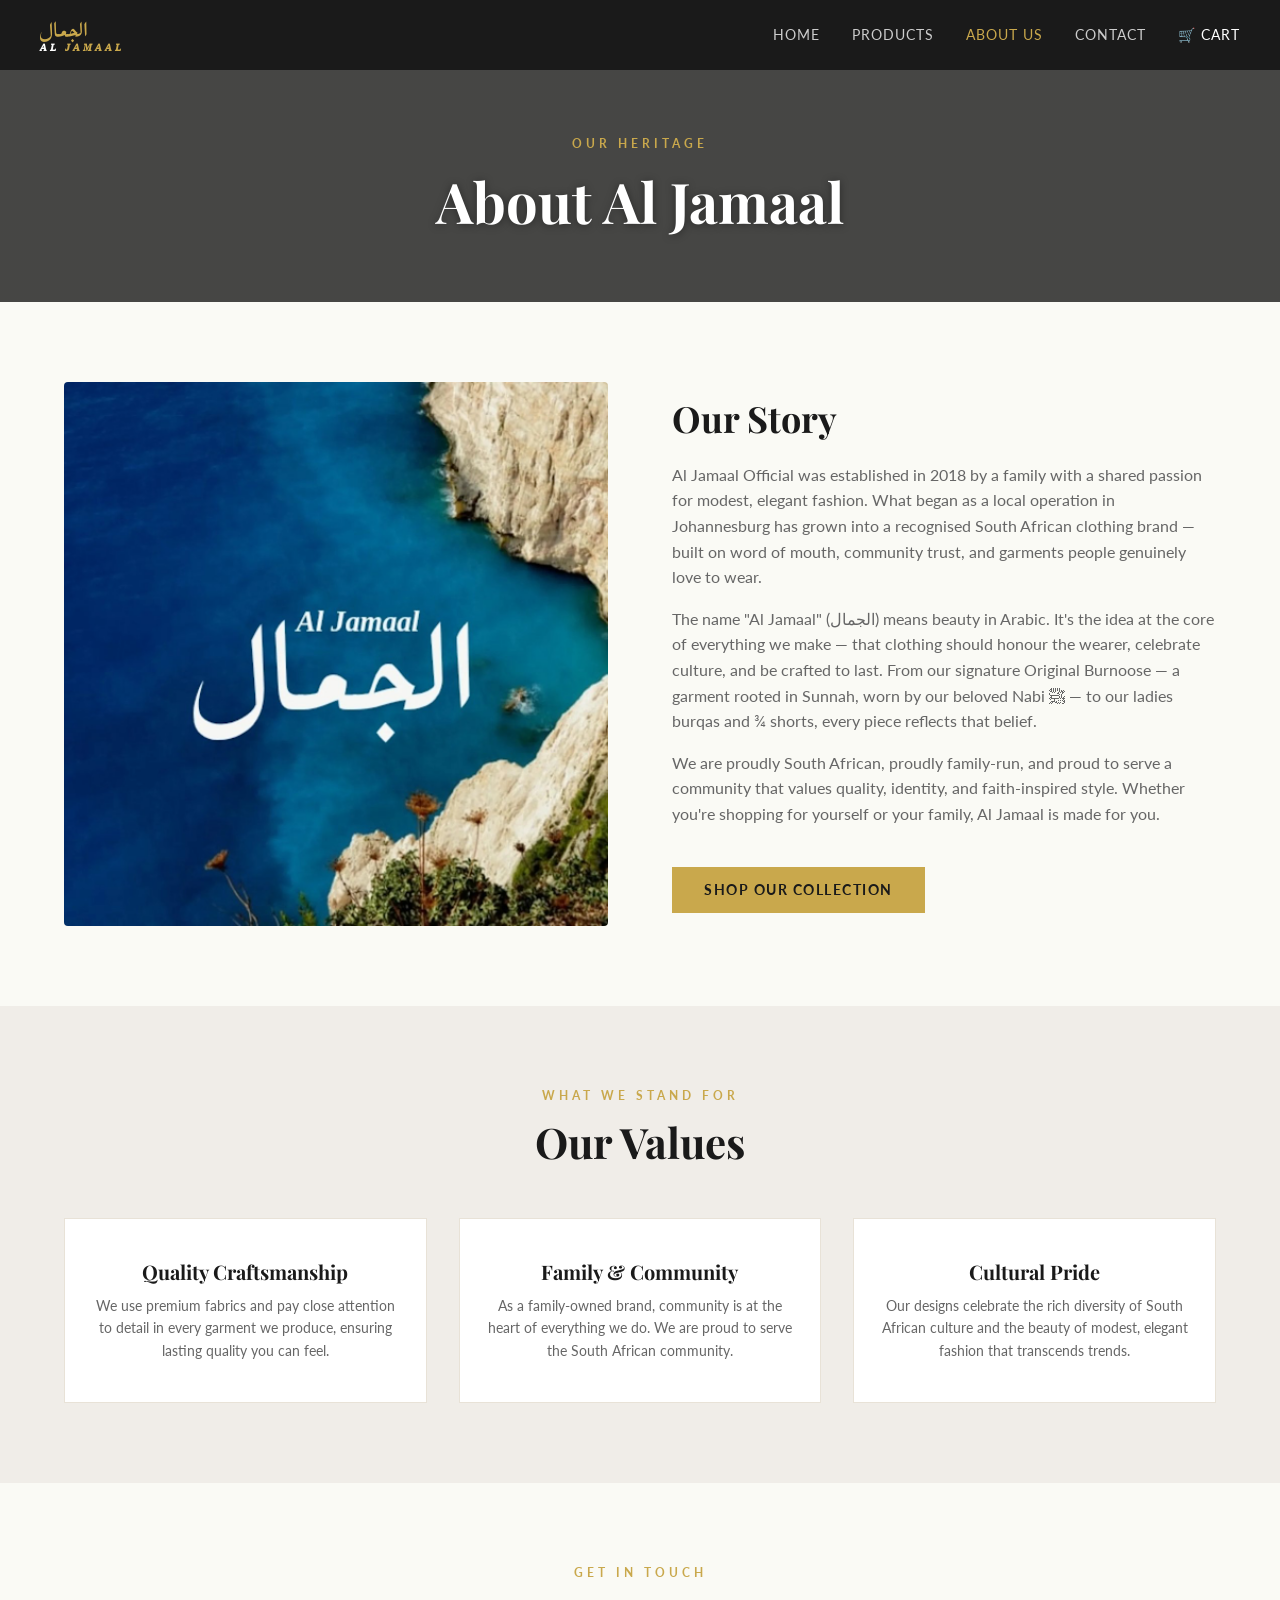
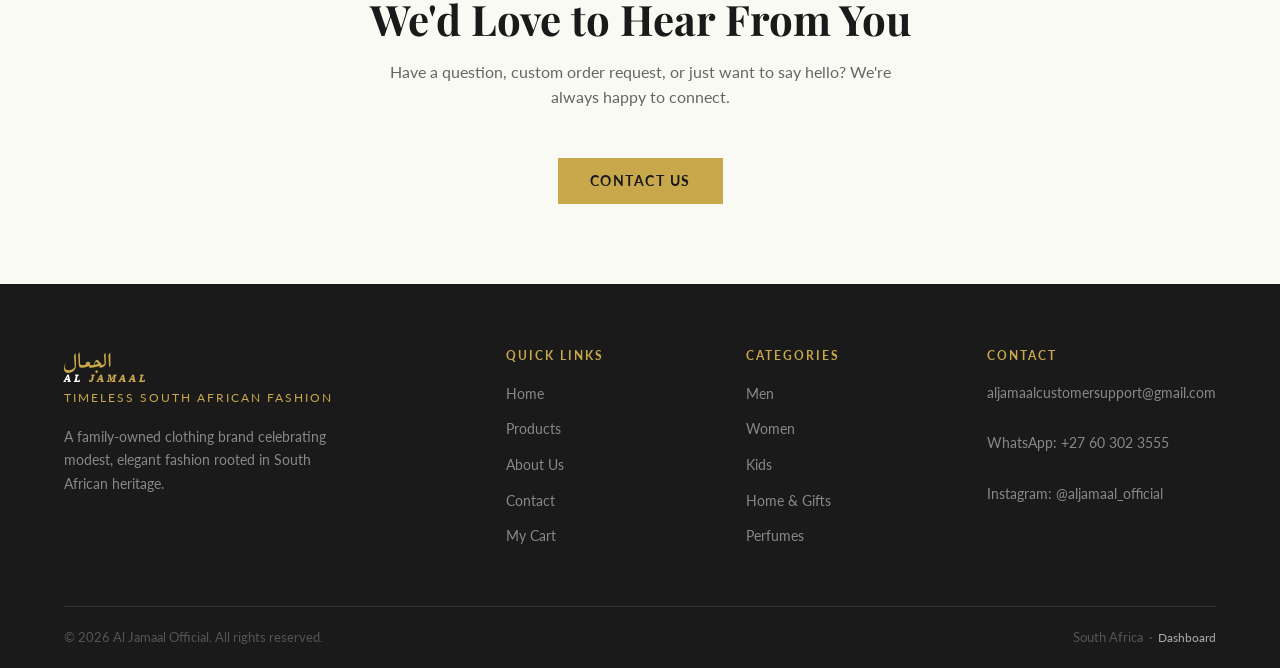
==== commit 95e961a8: "Fix stock checks, cart expiry, related products, and UI improvements - Fix checkStockAvailable() to " ====
--- a/about.html
+++ b/about.html
@@ -18,7 +18,7 @@
   <link rel="icon" type="image/png" href="images/BrandIcon.png">
   <title>About Us — Al Jamaal Official</title>
   <meta name="description" content="Learn the story behind Al Jamaal Official, a family-owned South African fashion brand.">
-  <link rel="stylesheet" href="css/styles.css?v=2">
+  <link rel="stylesheet" href="css/styles.css?v=16">
   <!-- Google Analytics -->
   <script async src="https://www.googletagmanager.com/gtag/js?id=G-JHS1NC8DF3"></script>
   <script>
@@ -191,7 +191,7 @@
         </div>
       </div>
       <div class="footer-bottom">
-        <p>&copy; 2026 Al Jamaal Official. All rights reserved.</p>
+        <p>&copy; <span class="copyright-year"></span> Al Jamaal Official. All rights reserved.</p>
         <p>South Africa &nbsp;·&nbsp; <a href="dashboard.html" style="color:#aaa;font-size:12px;text-decoration:none;">Dashboard</a></p>
       </div>
     </div>
--- a/css/styles.css
+++ b/css/styles.css
@@ -6,6 +6,13 @@
    ============================================================ */
 
 @import url('https://fonts.googleapis.com/css2?family=Amiri:wght@400;700&family=Playfair+Display:wght@400;600;700&family=Lato:wght@300;400;700&display=swap');
+
+@font-face {
+  font-family: 'UKIJ Chiwer Kesme';
+  src: url('../fonts/UKIJChiK.ttf') format('truetype');
+  font-weight: normal;
+  font-style: normal;
+}
 
 /* ---- Reset & Base ---- */
 *, *::before, *::after {
@@ -156,13 +163,13 @@
   border-radius: 4px;
 }
 .logo-arabic {
-  font-family: 'Amiri', serif;
+  font-family: 'UKIJ Chiwer Kesme', 'Amiri', serif;
   font-size: 24px;
   color: var(--gold);
   line-height: 1;
 }
 .logo-english {
-  font-family: 'Lato', sans-serif;
+  font-family: 'UKIJ Chiwer Kesme', 'Lato', sans-serif;
   font-size: 10px;
   font-weight: 700;
   letter-spacing: 3px;
@@ -340,6 +347,10 @@
   display: grid;
   grid-template-columns: repeat(4, 1fr);
   gap: 24px;
+}
+
+.featured-grid {
+  grid-template-columns: repeat(5, 1fr);
 }
 
 .product-card {
@@ -1292,6 +1303,9 @@
 @media (max-width: 1024px) {
   .products-grid {
     grid-template-columns: repeat(2, 1fr);
+  }
+  .featured-grid {
+    grid-template-columns: repeat(3, 1fr);
   }
   .footer-grid {
     grid-template-columns: 1fr 1fr;
@@ -1363,7 +1377,7 @@
   .hero-buttons { flex-direction: column; align-items: flex-start; }
 
   /* Products */
-  .products-grid {
+  .products-grid, .featured-grid {
     grid-template-columns: 1fr 1fr;
     gap: 16px;
   }
@@ -1414,6 +1428,7 @@
   .cart-table td:nth-child(2)::before { content: "Price"; }
   .cart-table td:nth-child(3)::before { content: "Qty"; }
   .cart-table td:nth-child(4)::before { content: "Total"; }
+  .cart-table td:nth-child(5)::before { content: "Remove"; }
   .cart-table td:nth-child(5) { justify-content: flex-end; padding-top: 6px; }
 
   .cart-item-info { gap: 10px; }
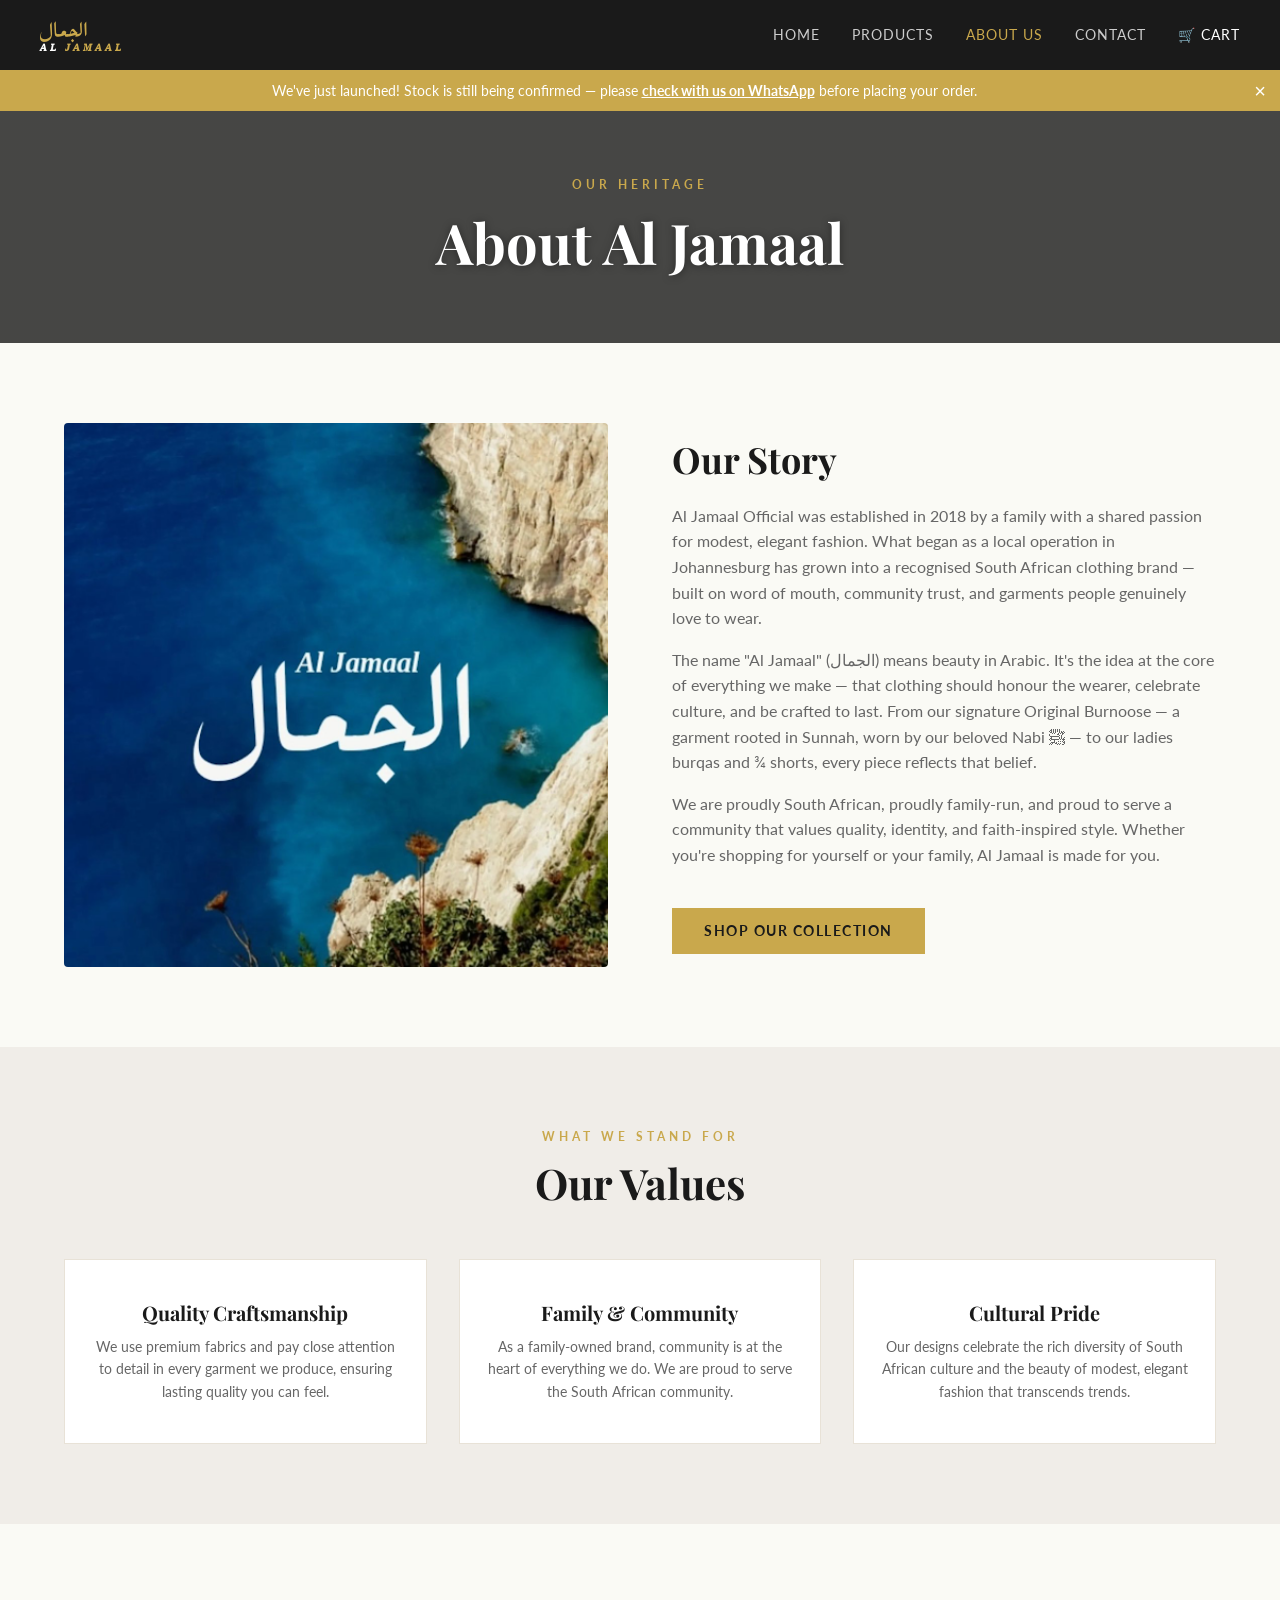
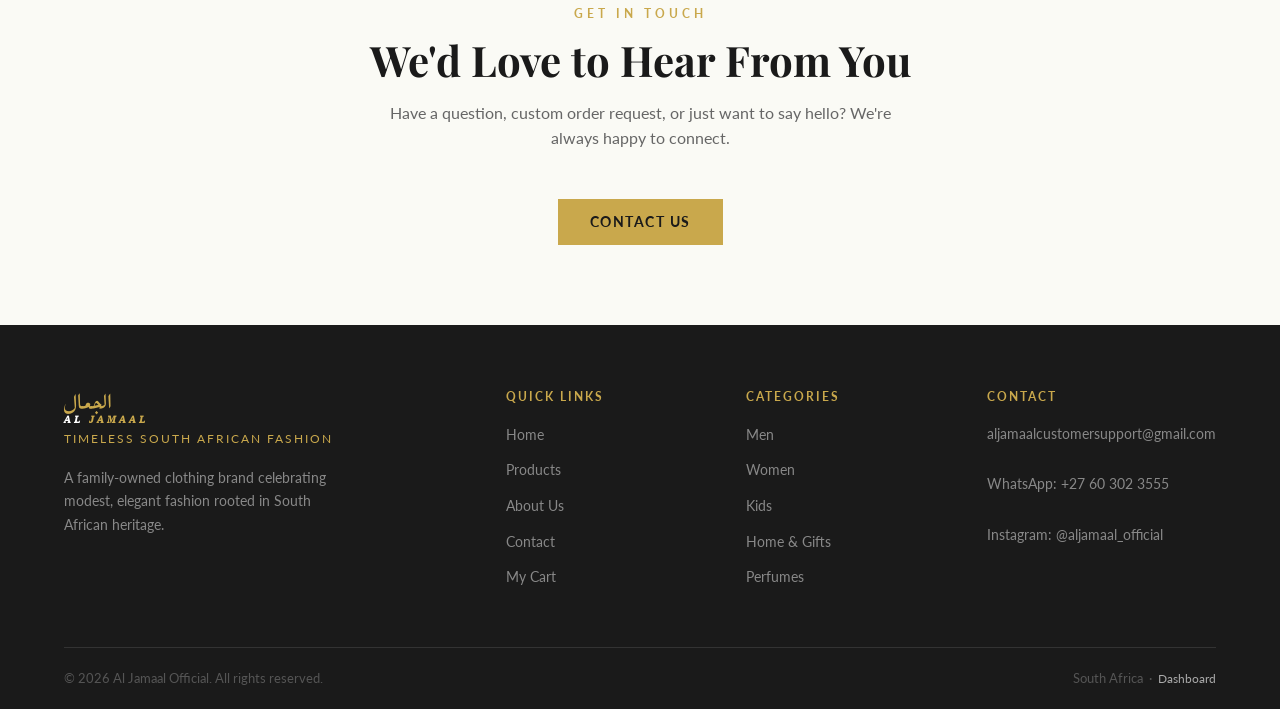
==== commit f22c4f58: "Add launch banner, size guides by category, developer credits, review auto-approve with IP spam dete" ====
--- a/about.html
+++ b/about.html
@@ -1,3 +1,4 @@
+<!-- Developed by Rehan Syed and Cristian Sarmiento with the assistance of Claude Code (claude.ai/code) by Anthropic -->
 <!DOCTYPE html>
 <html lang="en">
 
@@ -7,7 +8,13 @@
     (function() {
       var p = window.location.pathname;
       if (p.indexOf('maintenance.html') !== -1 || p.indexOf('dashboard.html') !== -1) return;
-      if (localStorage.getItem('aljamaal_admin_key')) return;
+      var adminKey = localStorage.getItem('aljamaal_admin_key');
+      if (adminKey) {
+        var expiry = localStorage.getItem('aljamaal_admin_expiry');
+        if (expiry && Date.now() < parseInt(expiry)) return;
+        localStorage.removeItem('aljamaal_admin_key');
+        localStorage.removeItem('aljamaal_admin_expiry');
+      }
       fetch('https://aljamaal-shipping.syedsarmiento.workers.dev/maintenance-status')
         .then(function(r) { return r.json(); })
         .then(function(d) { if (d.maintenance) window.location.replace('maintenance.html'); })
@@ -18,7 +25,7 @@
   <link rel="icon" type="image/png" href="images/BrandIcon.png">
   <title>About Us — Al Jamaal Official</title>
   <meta name="description" content="Learn the story behind Al Jamaal Official, a family-owned South African fashion brand.">
-  <link rel="stylesheet" href="css/styles.css?v=16">
+  <link rel="stylesheet" href="css/styles.css?v=17">
   <!-- Google Analytics -->
   <script async src="https://www.googletagmanager.com/gtag/js?id=G-JHS1NC8DF3"></script>
   <script>
--- a/css/styles.css
+++ b/css/styles.css
@@ -396,6 +396,19 @@
   text-transform: uppercase;
   padding: 4px 10px;
   z-index: 2;
+}
+
+.color-label {
+  position: absolute;
+  bottom: 24px;
+  left: 8px;
+  background: rgba(0,0,0,0.55);
+  color: #fff;
+  font-size: 13px;
+  padding: 5px 12px;
+  border-radius: 20px;
+  z-index: 2;
+  pointer-events: none;
 }
 
 .product-card-info {
@@ -1439,8 +1452,12 @@
 }
 
 @media (max-width: 480px) {
-  .products-grid { grid-template-columns: 1fr; }
+  .products-grid { grid-template-columns: 1fr 1fr; gap: 12px; }
   .hero h1 { font-size: 36px; }
+  .product-card-info { padding: 10px 12px; }
+  .product-card-info h3 { font-size: 13px; }
+  .product-card-info .price { font-size: 14px; margin-bottom: 10px; }
+  .product-card-info .category { font-size: 10px; margin-bottom: 6px; }
 }
 
 /* ============================================================
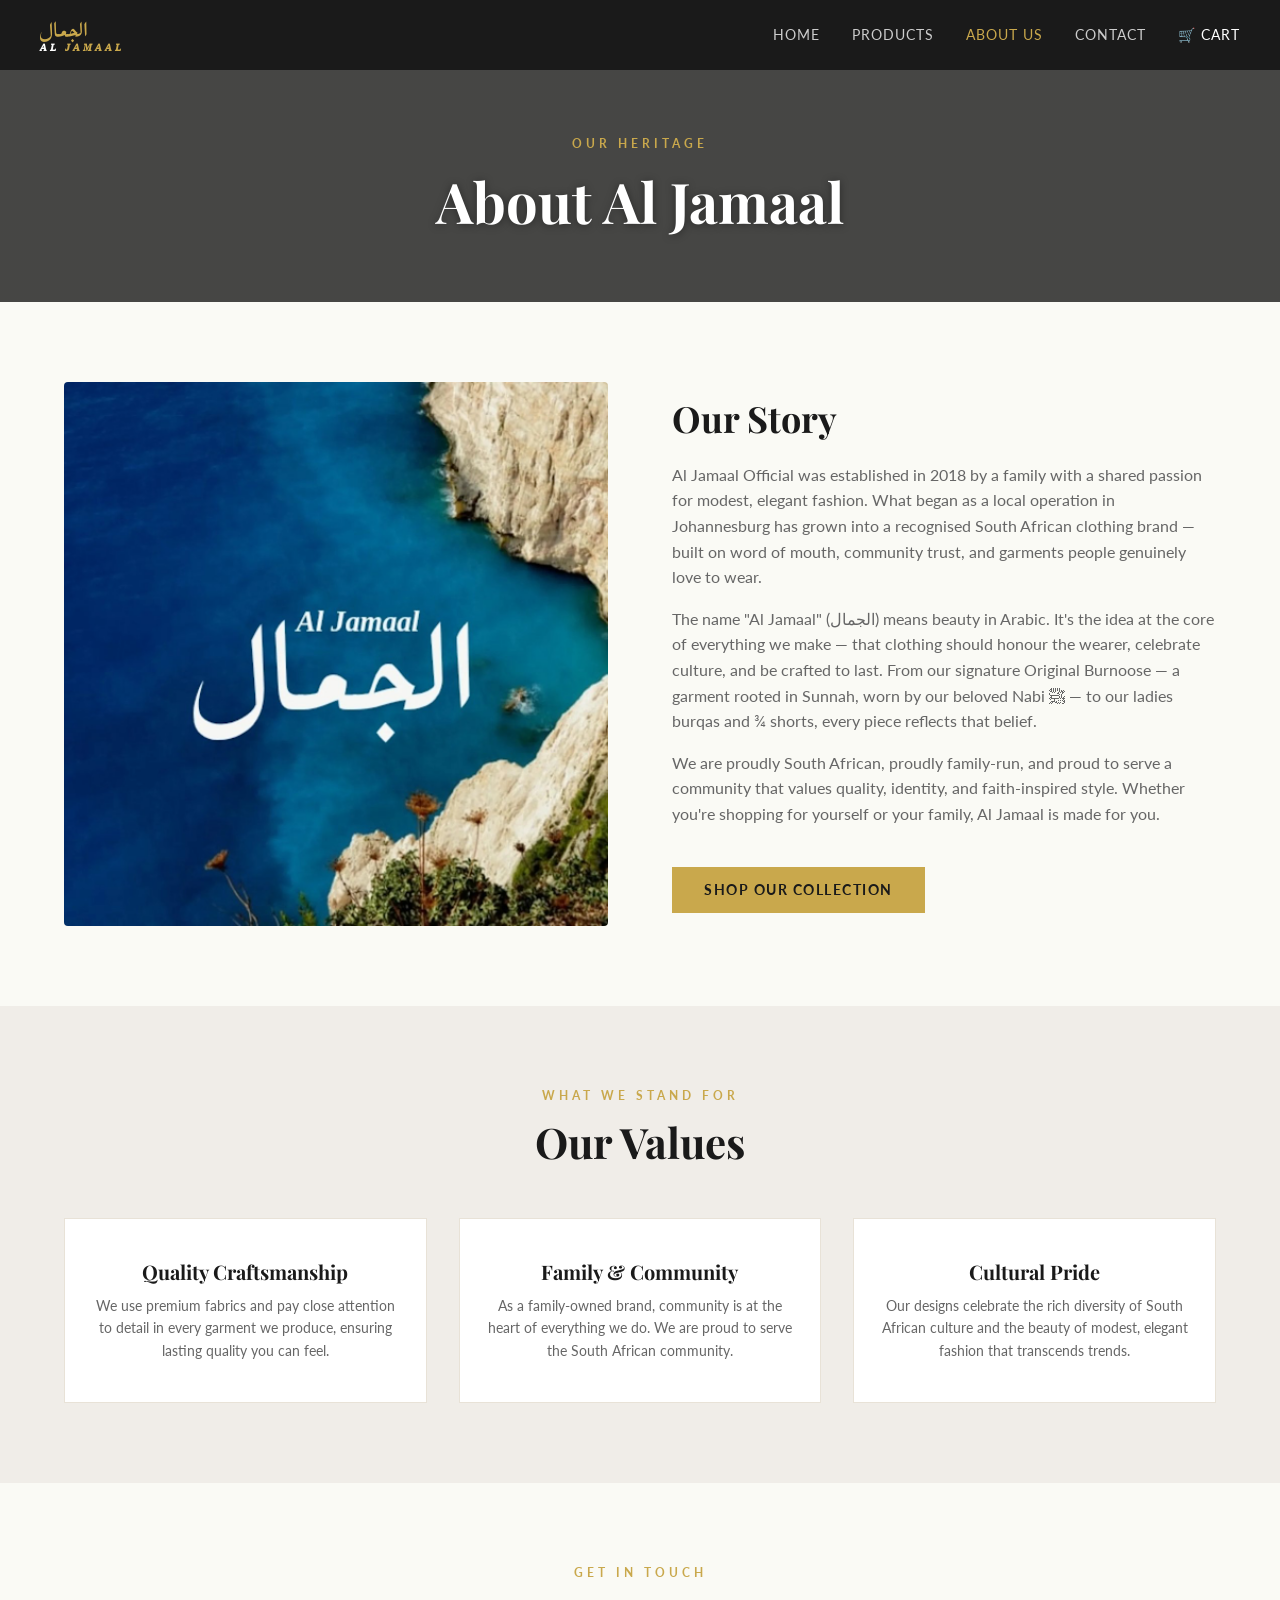
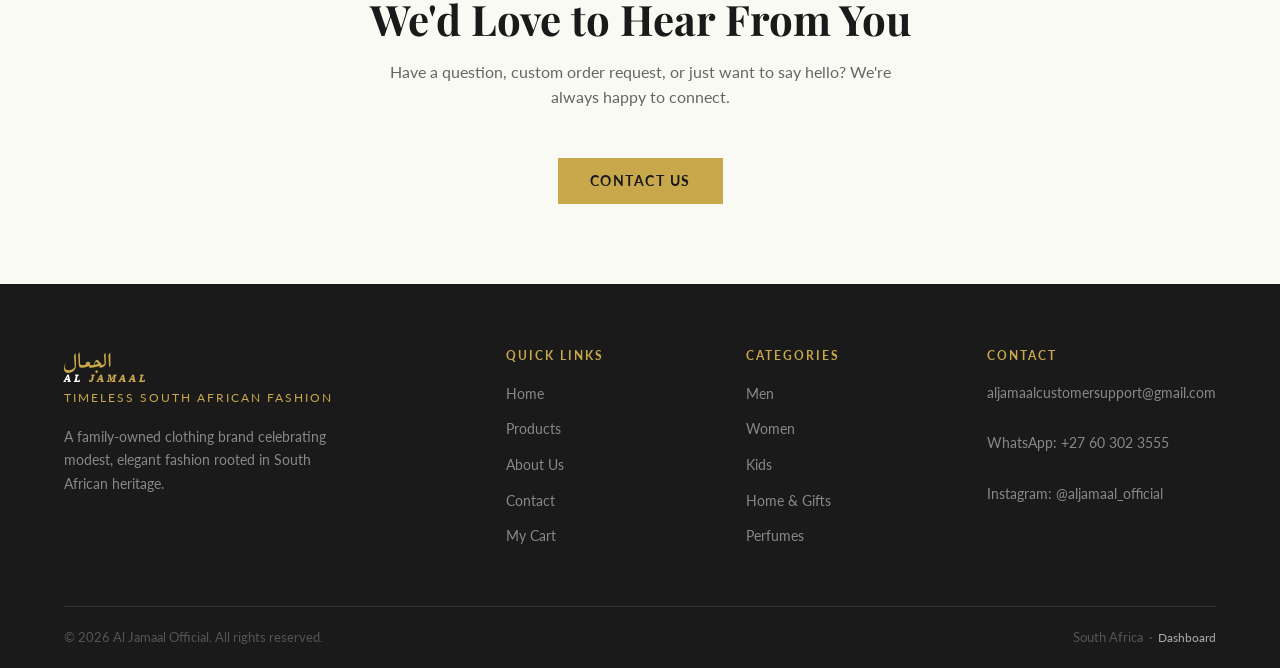
==== commit 34e7bd8f: "Bug fixes, security patches, and SA load fix - Fix XSS: escape product name/category/badge in produc" ====
--- a/about.html
+++ b/about.html
@@ -204,7 +204,7 @@
     </div>
   </footer>
 
-  <script src="js/script.js?v=2"></script>
+  <script src="js/script.js?v=4"></script>
 
 </body>
 </html>
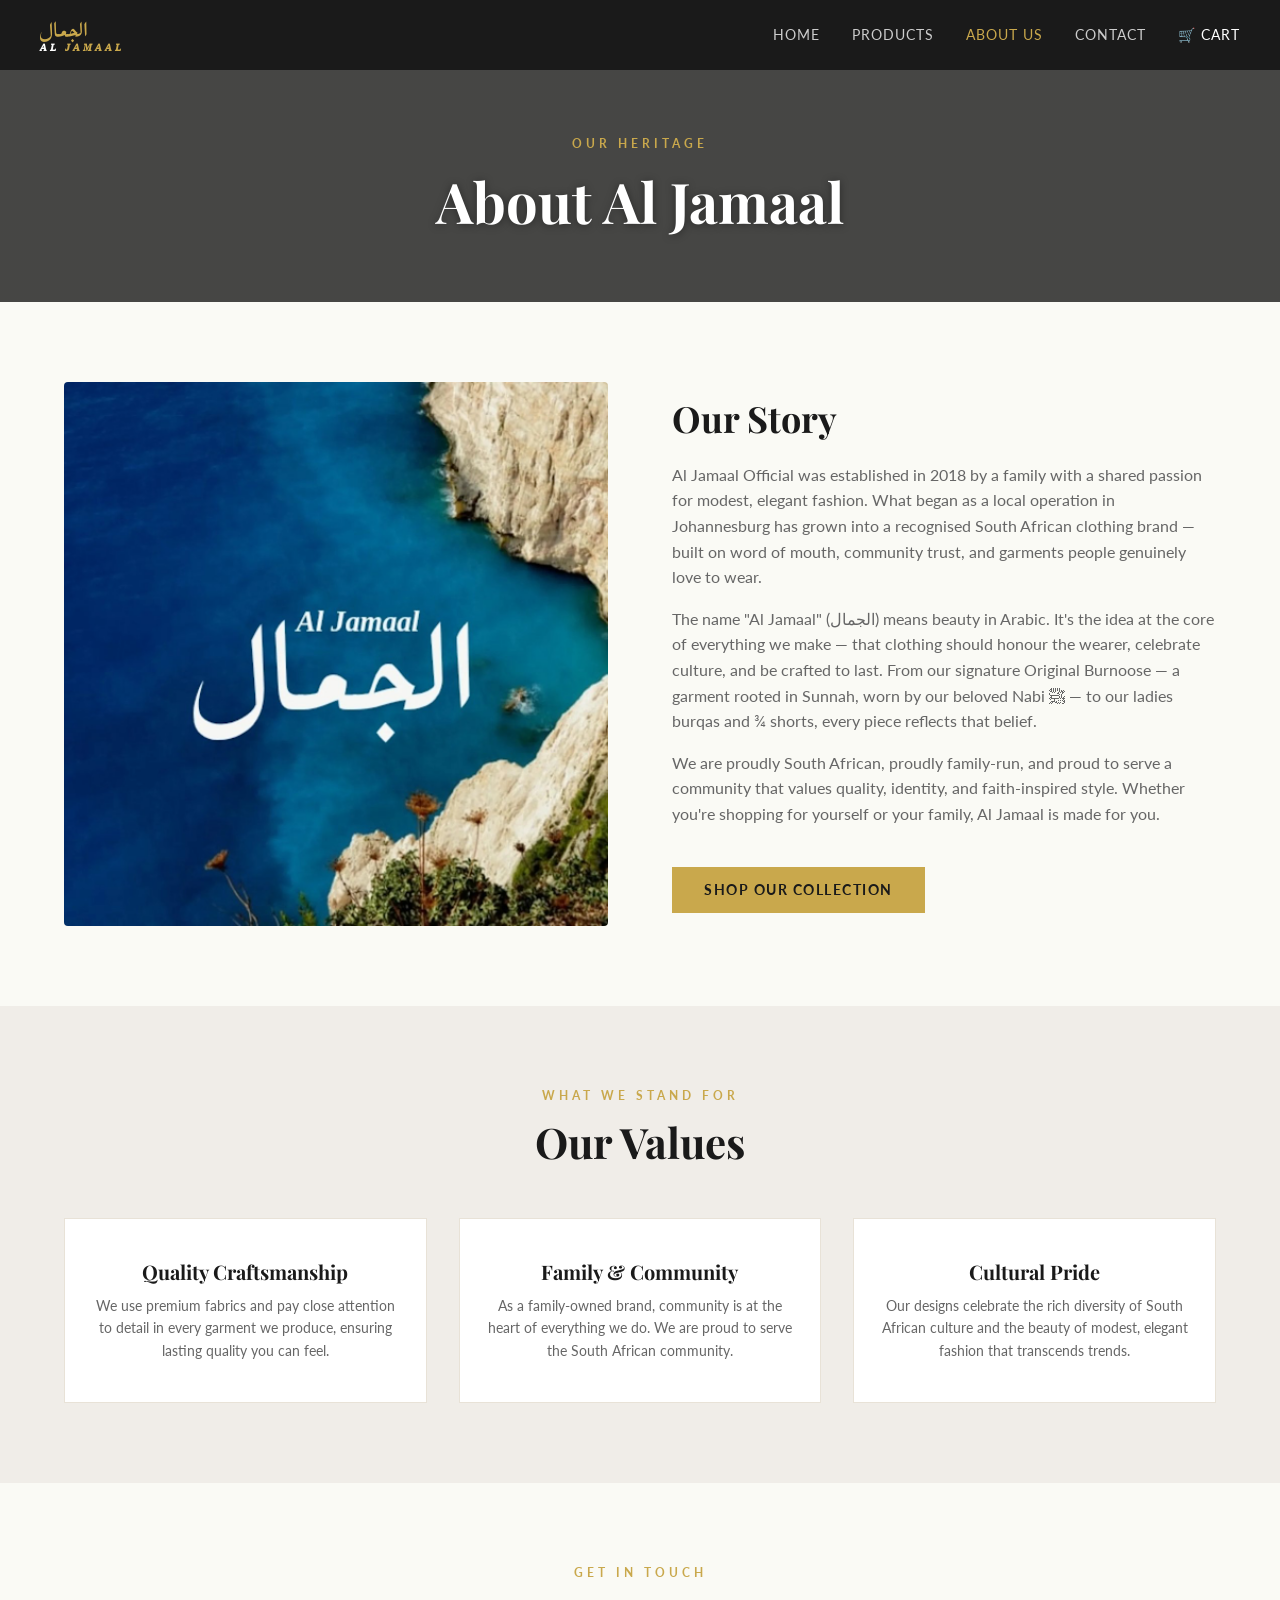
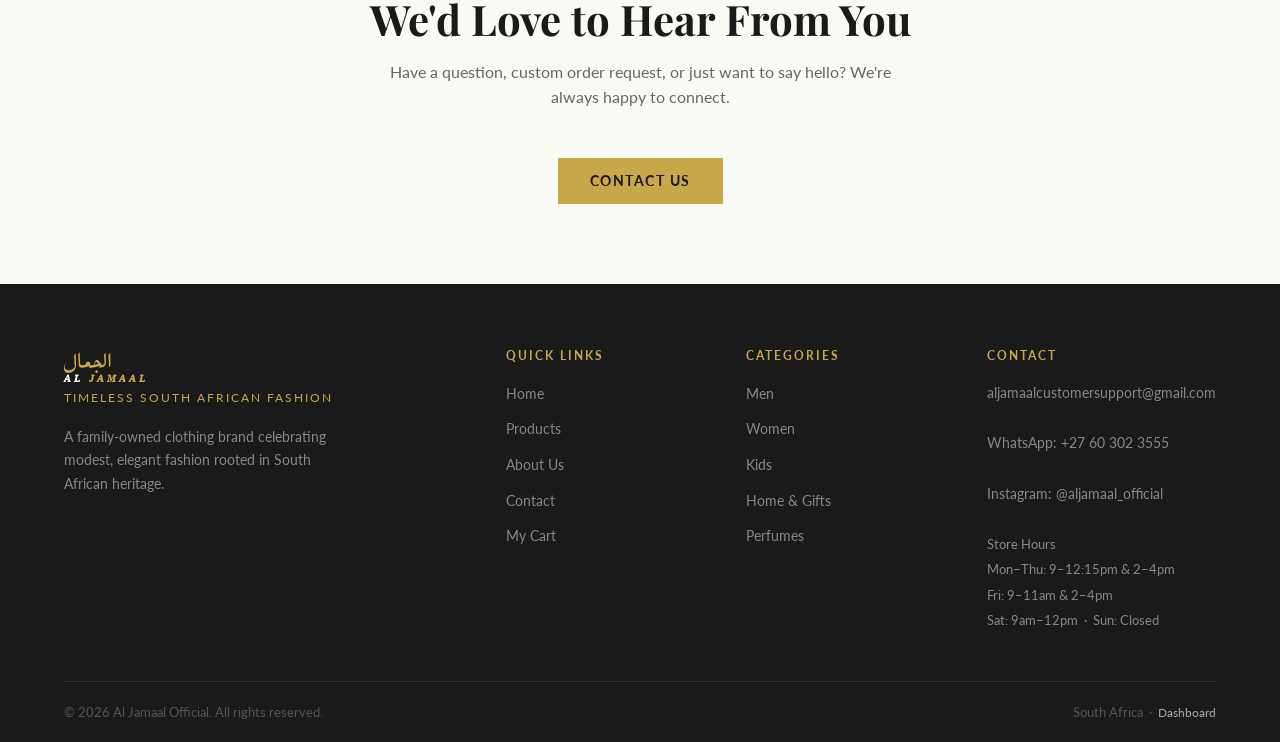
==== commit a0eaed1e: "Add store hours to footer and contact page Shows physical store opening hours in the footer on all p" ====
--- a/about.html
+++ b/about.html
@@ -193,7 +193,11 @@
           <address>
             <a href="mailto:aljamaalcustomersupport@gmail.com" style="color:#888;">aljamaalcustomersupport@gmail.com</a><br><br>
             <a href="https://wa.me/27603023555" style="color:#888;">WhatsApp: +27 60 302 3555</a><br><br>
-            <a href="https://www.instagram.com/aljamaal_official/" target="_blank" style="color:#888;">Instagram: @aljamaal_official</a>
+            <a href="https://www.instagram.com/aljamaal_official/" target="_blank" style="color:#888;">Instagram: @aljamaal_official</a><br><br>
+            <span style="color:#888;font-size:13px;">Store Hours<br>
+            Mon–Thu: 9–12:15pm &amp; 2–4pm<br>
+            Fri: 9–11am &amp; 2–4pm<br>
+            Sat: 9am–12pm &nbsp;·&nbsp; Sun: Closed</span>
           </address>
         </div>
       </div>
